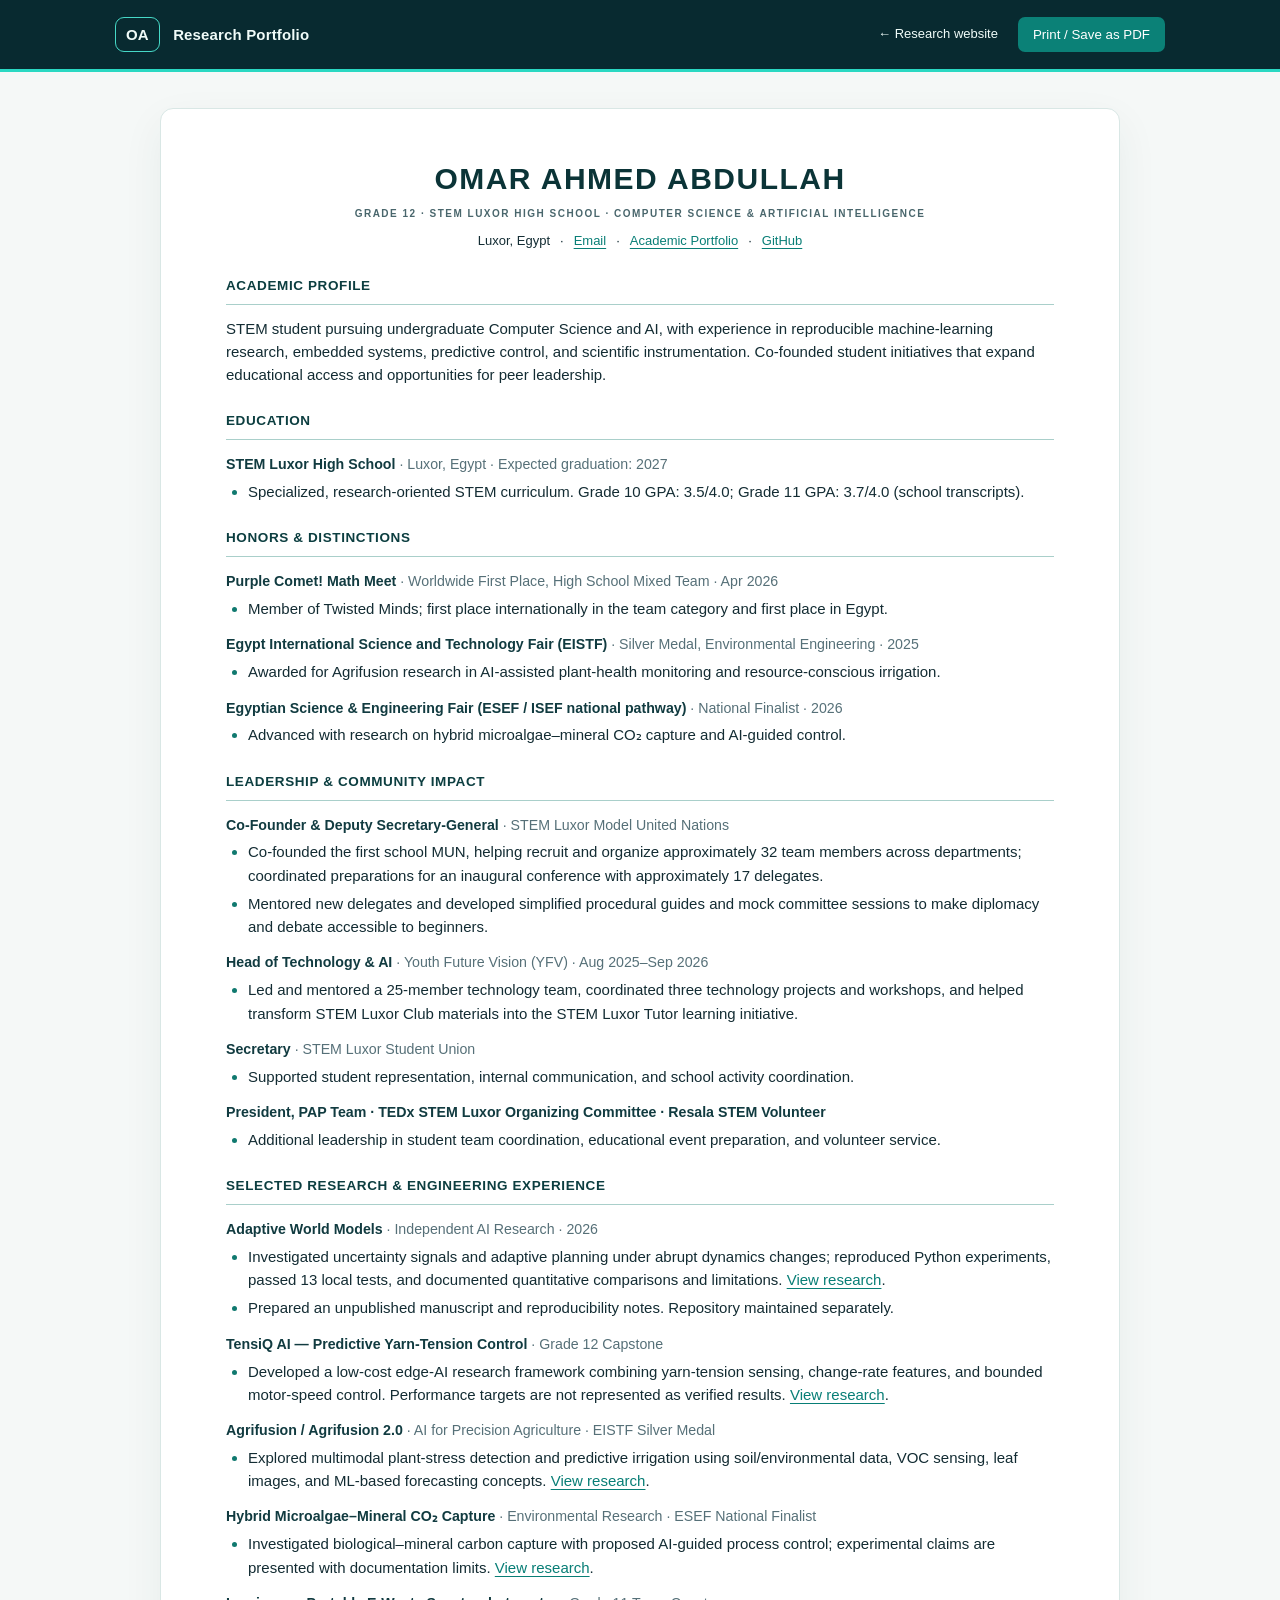
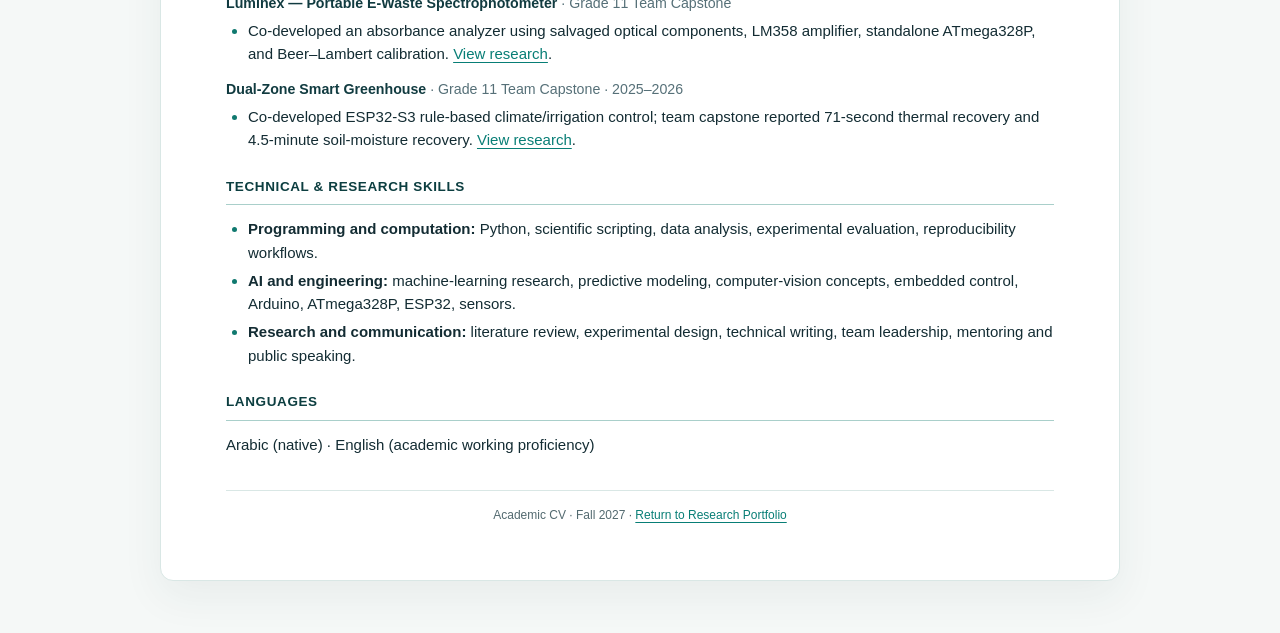
==== cv.html @ e5dd737d "Publish responsive, printable academic CV alongside research portfolio" ====
<!DOCTYPE html>
<html lang="en">
<head>
<meta charset="utf-8"/>
<meta name="viewport" content="width=device-width, initial-scale=1"/>
<meta name="description" content="Academic CV of Omar Ahmed Abdullah, STEM Luxor student pursuing undergraduate Computer Science and AI. Research, honors, leadership, and community engagement."/>
<meta name="theme-color" content="#082a30"/>
<title>Academic CV | Omar Ahmed Abdullah</title>
<style>
:root{--ink:#132c33;--muted:#536a70;--line:#d9e7e5;--accent:#07877e;--bg:#f5f8f7;--paper:#fff}
*{box-sizing:border-box}html{scroll-behavior:smooth}
body{background:var(--bg);color:var(--ink);font:15px/1.55 Inter,"Segoe UI",Arial,sans-serif;margin:0}
a{color:#087e76;text-underline-offset:3px}
a:hover{color:#045851}
a:focus-visible,button:focus-visible{outline:3px solid #13b7a4;outline-offset:3px}
header{background:#082a30;color:#f0fcf9;border-bottom:3px solid #2ad8c2;padding:17px max(calc((100vw - 1050px)/2),28px)}
header .wrap{display:flex;align-items:center;justify-content:space-between;gap:15px}
header a{color:inherit;text-decoration:none}header a:hover{color:#5fe3d3}
.logo{font-weight:800;letter-spacing:.01em;font-size:15px}.logo b{border:1.6px solid #46d9c7;border-radius:9px;padding:8px 10px;margin-right:9px}
nav{display:flex;gap:20px;align-items:center;font-size:13px}
button{background:#0b8177;color:white;border:0;border-radius:7px;cursor:pointer;padding:10px 15px;font:600 13px inherit}
button:hover{background:#065951}
main{max-width:960px;margin:36px auto 52px;background:var(--paper);border:1px solid var(--line);border-radius:13px;box-shadow:0 15px 42px #183f3910;padding:52px 65px 55px}
.cv-title{text-align:center}.cv-title h1{font-size:30px;line-height:1.2;margin:0;letter-spacing:.05em;color:#0b3437}
.cv-title .sub{letter-spacing:.15em;color:#49666c;font-weight:700;font-size:10px;margin:9px 0}
.contact{display:flex;justify-content:center;gap:10px;flex-wrap:wrap;font-size:13px;margin-bottom:18px}
h2{font-size:13.5px;letter-spacing:.045em;text-transform:uppercase;border-bottom:1px solid #a9cfca;padding-bottom:7px;margin:25px 0 12px;color:#0c3e40}
h3{margin:15px 0 3px;font-size:14.2px;line-height:1.4;color:#113b40}
h3 span{font-weight:500;color:#567078}
p{margin:5px 0 9px}ul{padding-left:22px;margin:4px 0 8px}li{margin:5px 0}li::marker{color:#10796f}
.note{color:var(--muted)}
.end{margin-top:34px;padding-top:15px;border-top:1px solid var(--line);font-size:12px;color:var(--muted);text-align:center}
@media(max-width:700px){main{margin:0;border:0;border-radius:0;padding:28px 22px}.cv-title h1{font-size:24px}header{padding:14px 18px}nav{gap:12px;flex-wrap:wrap}header .wrap{align-items:flex-start}.contact{font-size:12px}}
@media print{body{background:white;font:10.3pt/1.35 Arial,sans-serif}header,button,.end{display:none!important}main{margin:0;padding:0;border:0;box-shadow:none;max-width:none}.cv-title h1{font-size:20pt}h2{font-size:10pt;break-after:avoid;margin:11pt 0 6pt}h3{font-size:9.8pt;margin:7pt 0 2pt;break-after:avoid}ul{margin:2pt 0 4pt}li{margin:2pt 0}section{break-inside:avoid-page}@page{size:A4;margin:15mm 18mm}}
</style>
</head>
<body>
<header><div class="wrap"><a class="logo" href="index.html"><b>OA</b> Research Portfolio</a><nav aria-label="Page navigation"><a href="index.html">← Research website</a><button type="button" onclick="window.print()">Print / Save as PDF</button></nav></div></header>
<main id="main">
<div class="cv-title">
<h1>OMAR AHMED ABDULLAH</h1>
<p class="sub">GRADE 12 · STEM LUXOR HIGH SCHOOL · COMPUTER SCIENCE & ARTIFICIAL INTELLIGENCE</p>
<div class="contact"><span>Luxor, Egypt</span><span>·</span><a href="mailto:omar.1524009@stemluxor.moe.edu.eg">Email</a><span>·</span><a href="index.html">Academic Portfolio</a><span>·</span><a href="https://github.com/omarahmed202008-bot">GitHub</a></div>
</div>
<section><h2>Academic Profile</h2>
<p>STEM student pursuing undergraduate Computer Science and AI, with experience in reproducible machine-learning research, embedded systems, predictive control, and scientific instrumentation. Co-founded student initiatives that expand educational access and opportunities for peer leadership.</p>
</section>
<section><h2>Education</h2>
<h3>STEM Luxor High School <span>· Luxor, Egypt · Expected graduation: 2027</span></h3>
<ul><li>Specialized, research-oriented STEM curriculum. Grade 10 GPA: 3.5/4.0; Grade 11 GPA: 3.7/4.0 (school transcripts).</li></ul>
</section>
<section><h2>Honors & Distinctions</h2>
<h3>Purple Comet! Math Meet <span>· Worldwide First Place, High School Mixed Team · Apr 2026</span></h3>
<ul><li>Member of Twisted Minds; first place internationally in the team category and first place in Egypt.</li></ul>
<h3>Egypt International Science and Technology Fair (EISTF) <span>· Silver Medal, Environmental Engineering · 2025</span></h3>
<ul><li>Awarded for Agrifusion research in AI-assisted plant-health monitoring and resource-conscious irrigation.</li></ul>
<h3>Egyptian Science & Engineering Fair (ESEF / ISEF national pathway) <span>· National Finalist · 2026</span></h3>
<ul><li>Advanced with research on hybrid microalgae–mineral CO₂ capture and AI-guided control.</li></ul>
</section>
<section><h2>Leadership & Community Impact</h2>
<h3>Co-Founder & Deputy Secretary-General <span>· STEM Luxor Model United Nations</span></h3>
<ul><li>Co-founded the first school MUN, helping recruit and organize approximately 32 team members across departments; coordinated preparations for an inaugural conference with approximately 17 delegates.</li><li>Mentored new delegates and developed simplified procedural guides and mock committee sessions to make diplomacy and debate accessible to beginners.</li></ul>
<h3>Head of Technology & AI <span>· Youth Future Vision (YFV) · Aug 2025–Sep 2026</span></h3>
<ul><li>Led and mentored a 25-member technology team, coordinated three technology projects and workshops, and helped transform STEM Luxor Club materials into the STEM Luxor Tutor learning initiative.</li></ul>
<h3>Secretary <span>· STEM Luxor Student Union</span></h3><ul><li>Supported student representation, internal communication, and school activity coordination.</li></ul>
<h3>President, PAP Team · TEDx STEM Luxor Organizing Committee · Resala STEM Volunteer</h3>
<ul><li>Additional leadership in student team coordination, educational event preparation, and volunteer service.</li></ul>
</section>
<section><h2>Selected Research & Engineering Experience</h2>
<h3>Adaptive World Models <span>· Independent AI Research · 2026</span></h3>
<ul><li>Investigated uncertainty signals and adaptive planning under abrupt dynamics changes; reproduced Python experiments, passed 13 local tests, and documented quantitative comparisons and limitations. <a href="index.html#offline-adaptive-world-models">View research</a>.</li><li>Prepared an unpublished manuscript and reproducibility notes. Repository maintained separately.</li></ul>
<h3>TensiQ AI — Predictive Yarn-Tension Control <span>· Grade 12 Capstone</span></h3>
<ul><li>Developed a low-cost edge-AI research framework combining yarn-tension sensing, change-rate features, and bounded motor-speed control. Performance targets are not represented as verified results. <a href="index.html#offline-tensiq-ai">View research</a>.</li></ul>
<h3>Agrifusion / Agrifusion 2.0 <span>· AI for Precision Agriculture · EISTF Silver Medal</span></h3>
<ul><li>Explored multimodal plant-stress detection and predictive irrigation using soil/environmental data, VOC sensing, leaf images, and ML-based forecasting concepts. <a href="index.html#offline-agrifusion">View research</a>.</li></ul>
<h3>Hybrid Microalgae–Mineral CO₂ Capture <span>· Environmental Research · ESEF National Finalist</span></h3>
<ul><li>Investigated biological–mineral carbon capture with proposed AI-guided process control; experimental claims are presented with documentation limits. <a href="index.html#offline-co2-capture">View research</a>.</li></ul>
<h3>Luminex — Portable E-Waste Spectrophotometer <span>· Grade 11 Team Capstone</span></h3>
<ul><li>Co-developed an absorbance analyzer using salvaged optical components, LM358 amplifier, standalone ATmega328P, and Beer–Lambert calibration. <a href="index.html#offline-luminex">View research</a>.</li></ul>
<h3>Dual-Zone Smart Greenhouse <span>· Grade 11 Team Capstone · 2025–2026</span></h3>
<ul><li>Co-developed ESP32-S3 rule-based climate/irrigation control; team capstone reported 71-second thermal recovery and 4.5-minute soil-moisture recovery. <a href="index.html#offline-smart-greenhouse">View research</a>.</li></ul>
</section>
<section><h2>Technical & Research Skills</h2>
<ul><li><b>Programming and computation:</b> Python, scientific scripting, data analysis, experimental evaluation, reproducibility workflows.</li><li><b>AI and engineering:</b> machine-learning research, predictive modeling, computer-vision concepts, embedded control, Arduino, ATmega328P, ESP32, sensors.</li><li><b>Research and communication:</b> literature review, experimental design, technical writing, team leadership, mentoring and public speaking.</li></ul>
</section>
<section><h2>Languages</h2><p>Arabic (native) · English (academic working proficiency)</p></section>
<div class="end">Academic CV · Fall 2027 · <a href="index.html">Return to Research Portfolio</a></div>
</main>
</body>
</html>
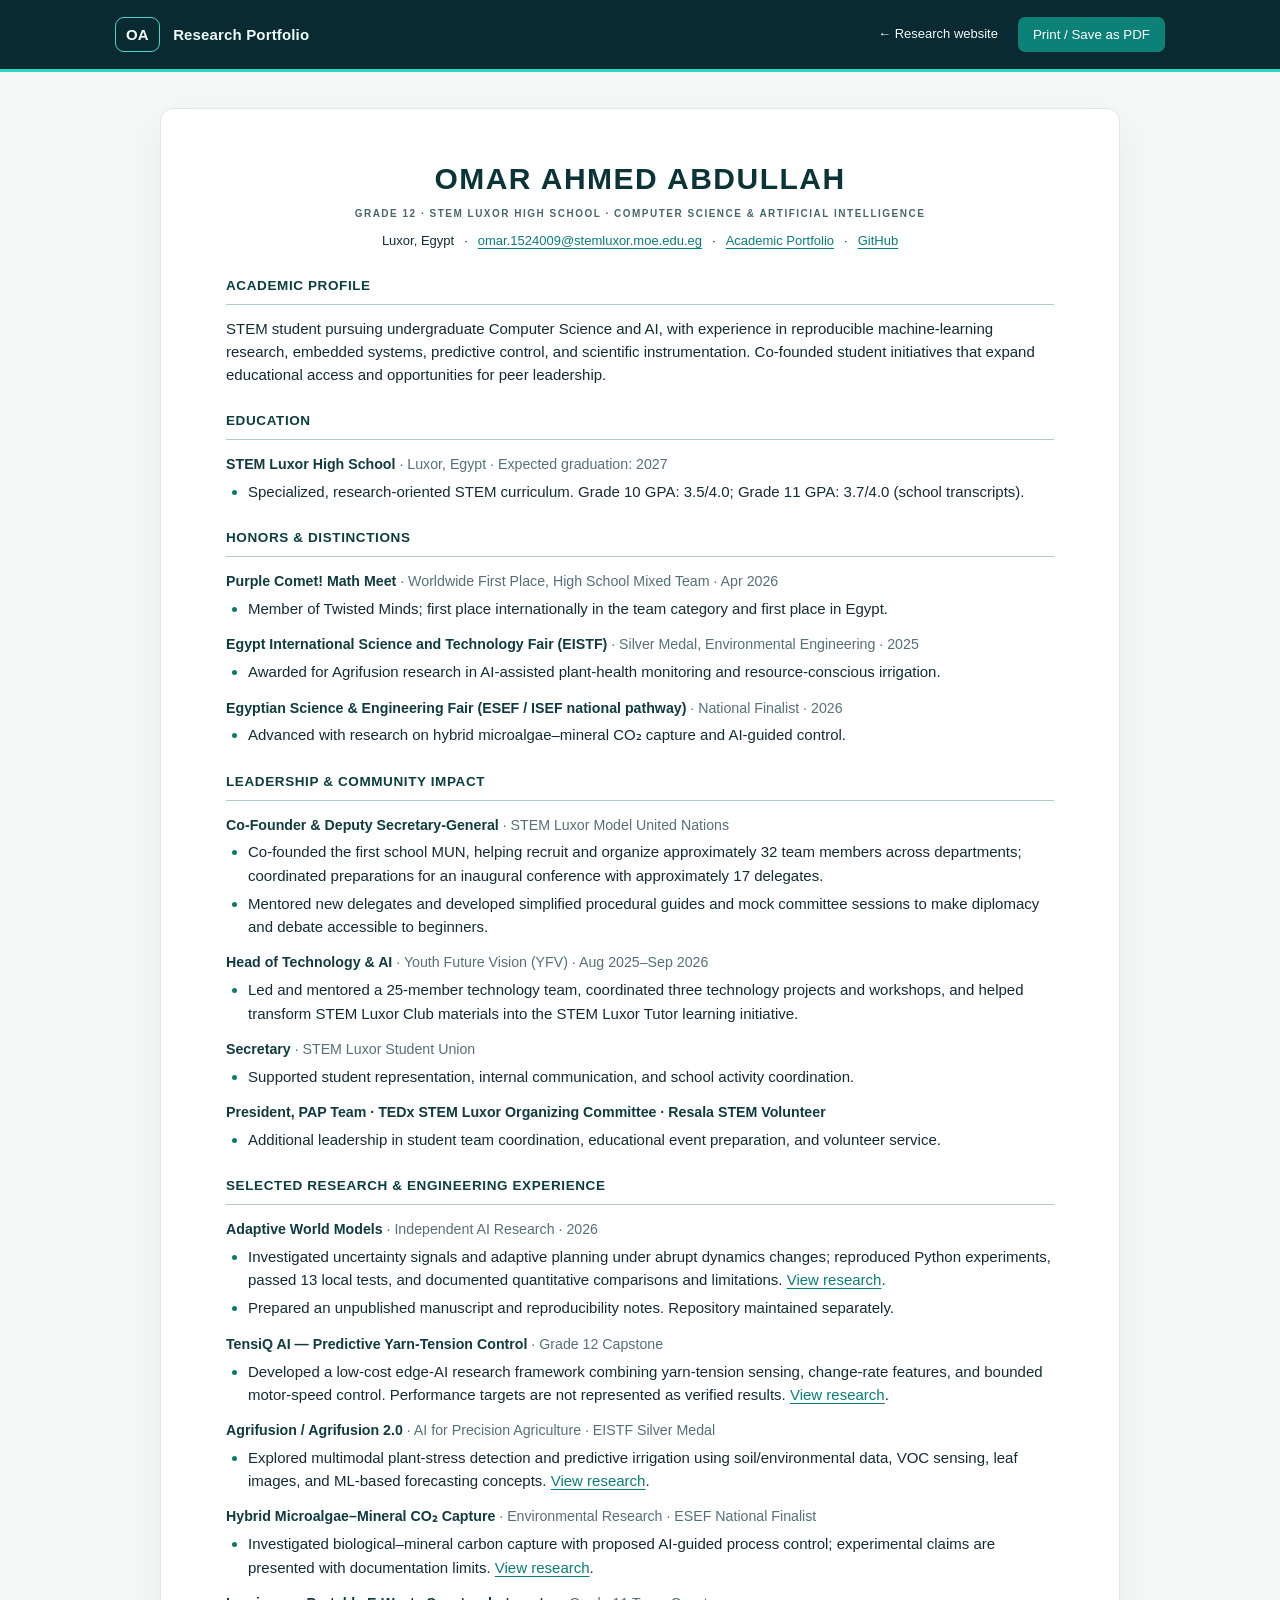
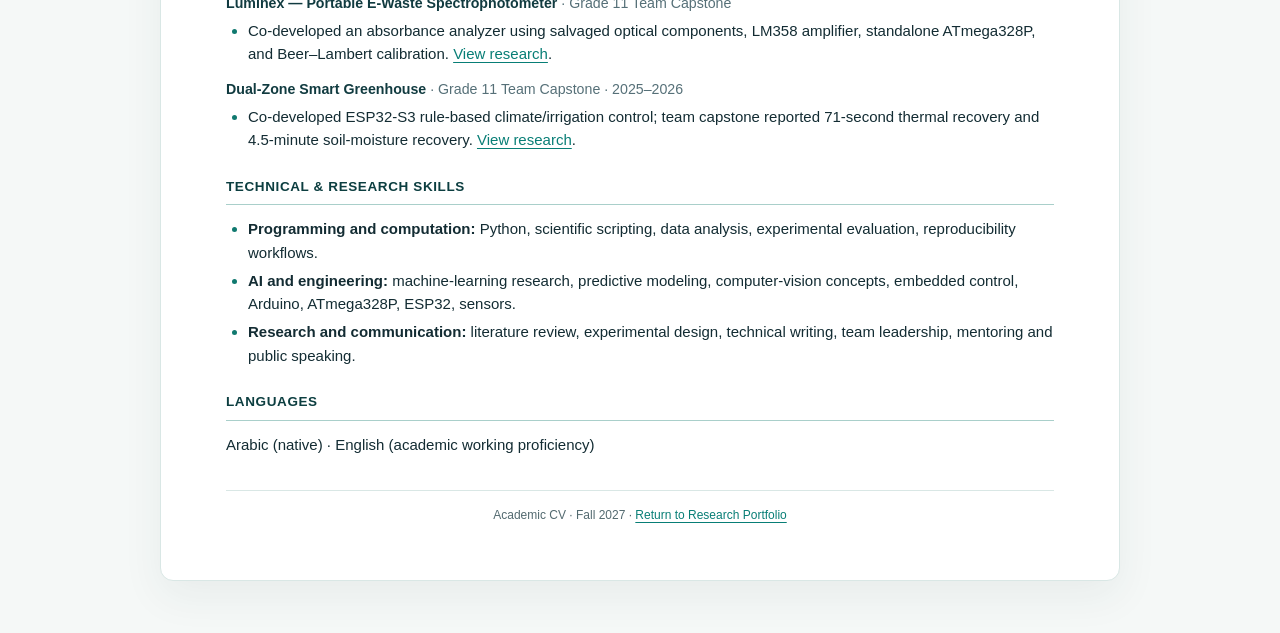
==== commit 057dbb4c: "Display full school email address on public academic CV" ====
--- a/cv.html
+++ b/cv.html
@@ -40,7 +40,7 @@
 <div class="cv-title">
 <h1>OMAR AHMED ABDULLAH</h1>
 <p class="sub">GRADE 12 · STEM LUXOR HIGH SCHOOL · COMPUTER SCIENCE & ARTIFICIAL INTELLIGENCE</p>
-<div class="contact"><span>Luxor, Egypt</span><span>·</span><a href="mailto:omar.1524009@stemluxor.moe.edu.eg">Email</a><span>·</span><a href="index.html">Academic Portfolio</a><span>·</span><a href="https://github.com/omarahmed202008-bot">GitHub</a></div>
+<div class="contact"><span>Luxor, Egypt</span><span>·</span><a href="mailto:omar.1524009@stemluxor.moe.edu.eg">omar.1524009@stemluxor.moe.edu.eg</a><span>·</span><a href="index.html">Academic Portfolio</a><span>·</span><a href="https://github.com/omarahmed202008-bot">GitHub</a></div>
 </div>
 <section><h2>Academic Profile</h2>
 <p>STEM student pursuing undergraduate Computer Science and AI, with experience in reproducible machine-learning research, embedded systems, predictive control, and scientific instrumentation. Co-founded student initiatives that expand educational access and opportunities for peer leadership.</p>
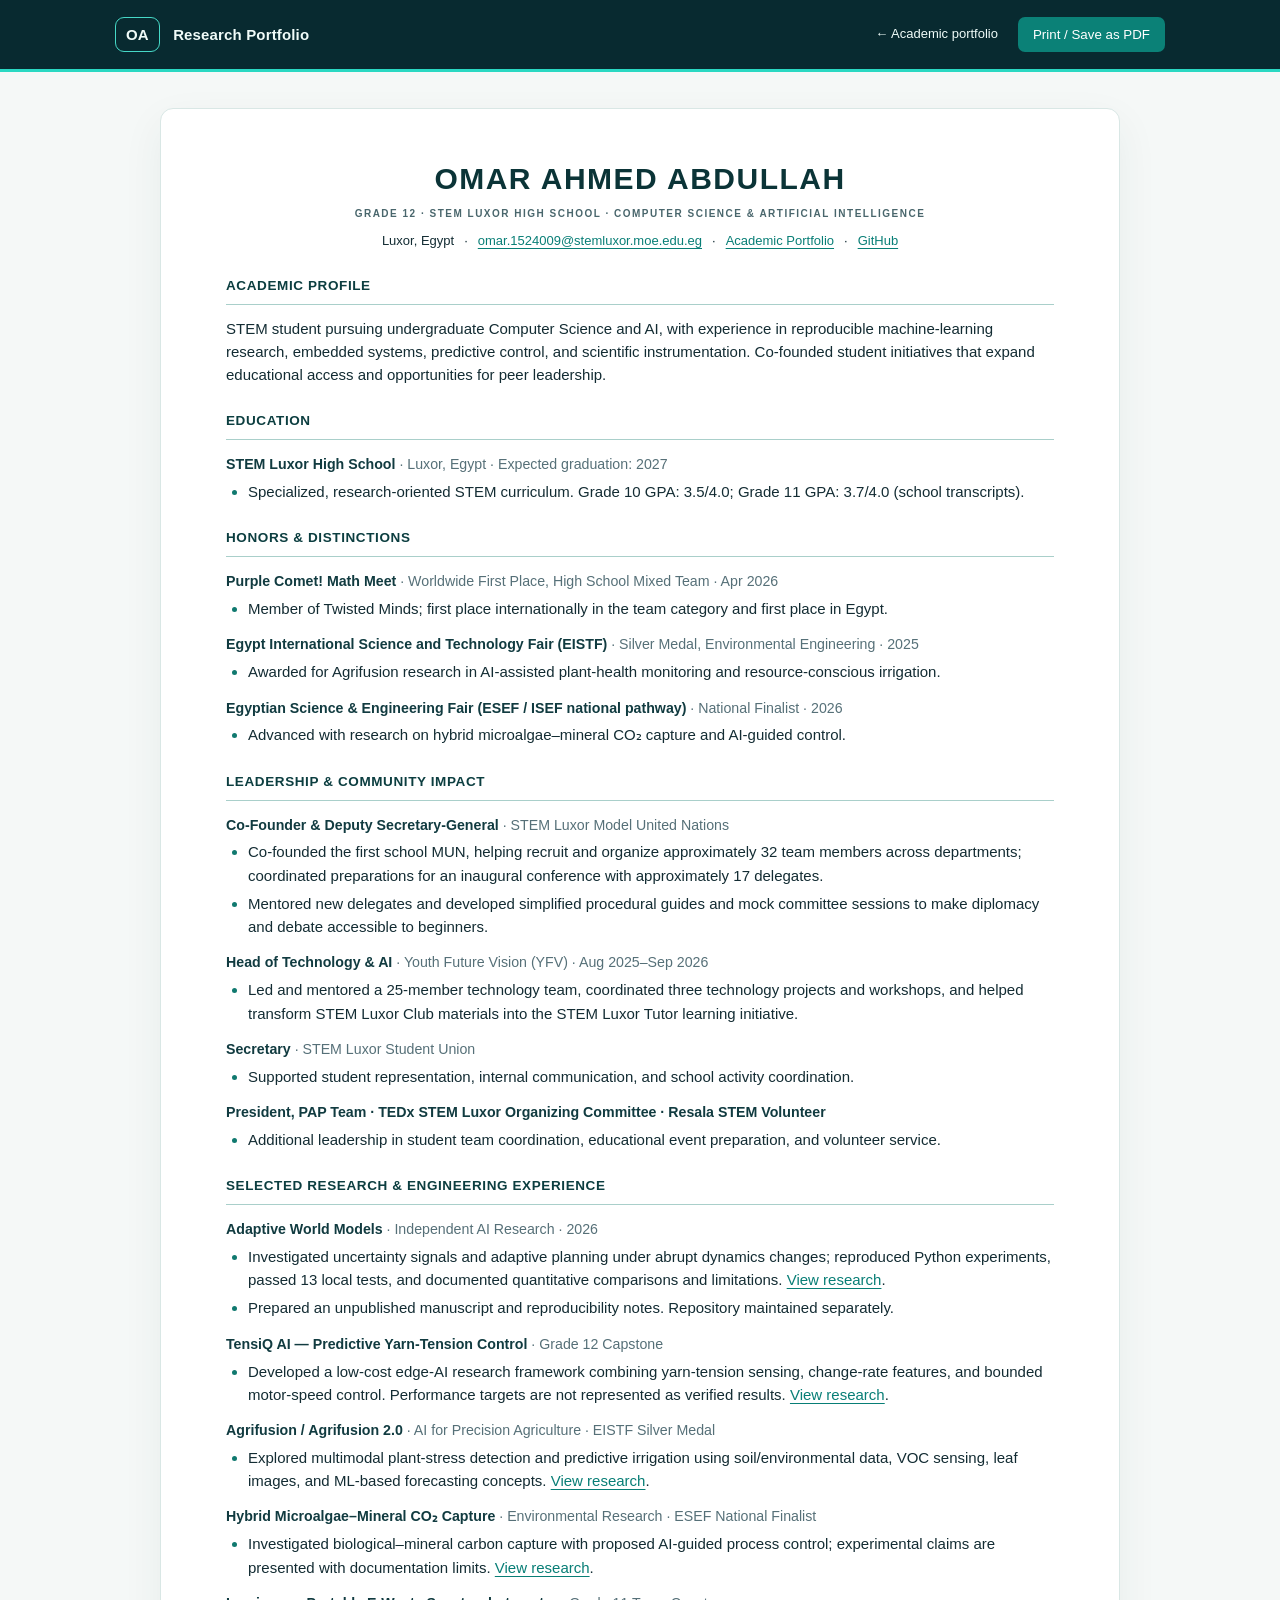
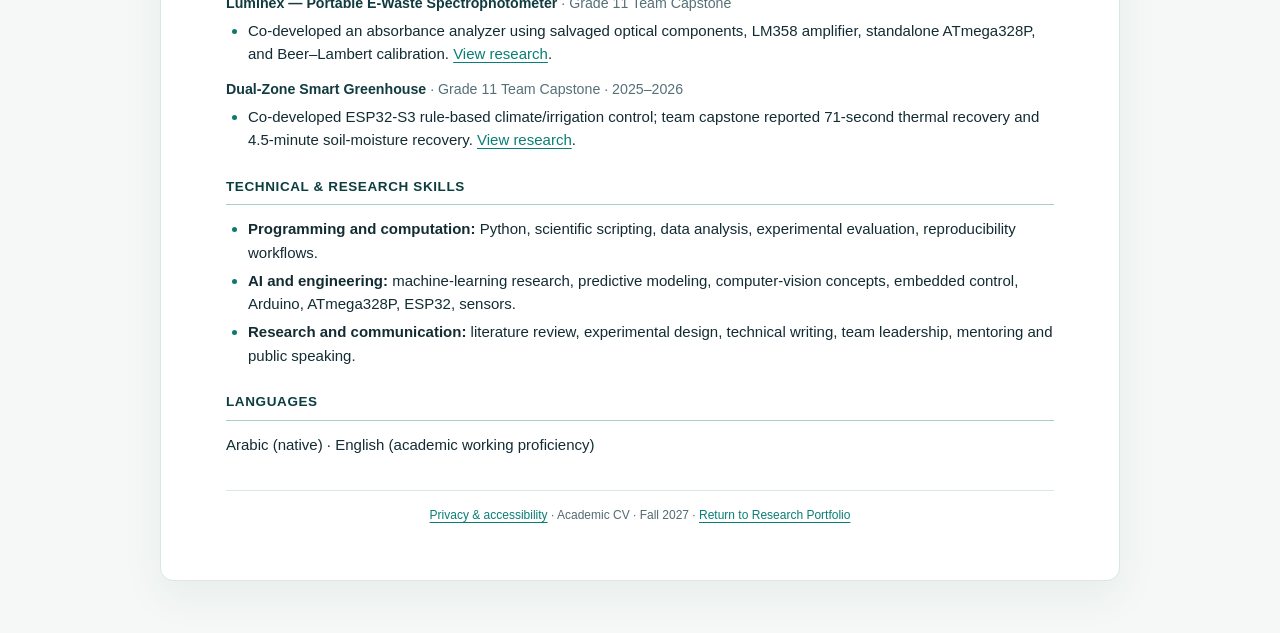
==== commit e0a2a04c: "Integrate searchable academic CV with SEO, accessible style and privacy disclosure" ====
--- a/cv.html
+++ b/cv.html
@@ -33,9 +33,9 @@
 @media(max-width:700px){main{margin:0;border:0;border-radius:0;padding:28px 22px}.cv-title h1{font-size:24px}header{padding:14px 18px}nav{gap:12px;flex-wrap:wrap}header .wrap{align-items:flex-start}.contact{font-size:12px}}
 @media print{body{background:white;font:10.3pt/1.35 Arial,sans-serif}header,button,.end{display:none!important}main{margin:0;padding:0;border:0;box-shadow:none;max-width:none}.cv-title h1{font-size:20pt}h2{font-size:10pt;break-after:avoid;margin:11pt 0 6pt}h3{font-size:9.8pt;margin:7pt 0 2pt;break-after:avoid}ul{margin:2pt 0 4pt}li{margin:2pt 0}section{break-inside:avoid-page}@page{size:A4;margin:15mm 18mm}}
 </style>
-</head>
+<link rel="canonical" href="https://omarahmed202008-bot.github.io/cv.html"><meta property="og:title" content="Omar Ahmed Abdullah | Academic CV"><meta property="og:description" content="Curriculum vitae: computer science, artificial intelligence research, leadership and awards."><link rel="stylesheet" href="assets/enhancements.css"><script src="assets/enhancements.js" defer></script></head>
 <body>
-<header><div class="wrap"><a class="logo" href="index.html"><b>OA</b> Research Portfolio</a><nav aria-label="Page navigation"><a href="index.html">← Research website</a><button type="button" onclick="window.print()">Print / Save as PDF</button></nav></div></header>
+<header><div class="wrap"><a class="logo" href="index.html"><b>OA</b> Research Portfolio</a><nav aria-label="Page navigation"><a href="index.html">← Academic portfolio</a><button type="button" onclick="window.print()">Print / Save as PDF</button></nav></div></header>
 <main id="main">
 <div class="cv-title">
 <h1>OMAR AHMED ABDULLAH</h1>
@@ -84,7 +84,7 @@
 <ul><li><b>Programming and computation:</b> Python, scientific scripting, data analysis, experimental evaluation, reproducibility workflows.</li><li><b>AI and engineering:</b> machine-learning research, predictive modeling, computer-vision concepts, embedded control, Arduino, ATmega328P, ESP32, sensors.</li><li><b>Research and communication:</b> literature review, experimental design, technical writing, team leadership, mentoring and public speaking.</li></ul>
 </section>
 <section><h2>Languages</h2><p>Arabic (native) · English (academic working proficiency)</p></section>
-<div class="end">Academic CV · Fall 2027 · <a href="index.html">Return to Research Portfolio</a></div>
+<div class="end"><a href="privacy.html">Privacy &amp; accessibility</a> · Academic CV · Fall 2027 · <a href="index.html">Return to Research Portfolio</a></div>
 </main>
 </body>
 </html>
--- a/assets/enhancements.css
+++ b/assets/enhancements.css
@@ -0,0 +1,48 @@
+/* Shared academic portfolio enhancements — no poster assets */
+:root{--accent:#0d9488;--accent-dark:#0b6f68;--focus:#06b6a7}
+html{scroll-padding-top:84px}
+a:focus-visible,button:focus-visible,input:focus-visible,[tabindex]:focus-visible{outline:3px solid var(--focus)!important;outline-offset:3px}
+.quick-actions{display:flex;flex-wrap:wrap;gap:9px;margin:20px 0 6px}
+.action-pill{display:inline-flex;align-items:center;gap:7px;padding:9px 14px;border:1px solid #cce2dd;border-radius:8px;background:#fff;color:#0c4c4a;font-weight:700;font-size:12px;text-decoration:none;cursor:pointer}
+.action-pill:hover{background:#e5f5f1}
+.research-integrity{margin:17px 0 25px;padding:16px 20px;background:#e5f5f1;border-left:4px solid var(--accent);border-radius:0 9px 9px 0;font-size:13px}
+.project-stats{display:grid;grid-template-columns:repeat(3,minmax(0,1fr));gap:12px;margin:20px 0}
+.project-stat{border:1px solid #d6e5e2;border-radius:10px;padding:15px;background:white}
+.project-stat strong{display:block;font-size:22px;line-height:1.4;color:#007e74}
+.project-stat span{color:#526c72;font-size:11px}
+.project-tabs{display:flex;flex-wrap:wrap;gap:8px;margin:14px 0}
+.project-tab{border:1px solid #cce1dd;color:#174744;background:#fff;border-radius:7px;padding:8px 12px;cursor:pointer;font:700 12px/1.3 Inter,"Segoe UI",Arial,sans-serif}
+.project-tab[aria-pressed=true]{background:#086d67;color:white;border-color:#086d67}
+.project-explorer{border:1px solid #d7e7e3;background:#f8fbfa;border-radius:12px;padding:20px;margin:18px 0}
+.project-explorer h3{margin:0 0 11px;font-size:16px}
+.project-explorer p{margin:8px 0;color:#405c61;font-size:13px}
+.arch-steps{display:flex;gap:8px;flex-wrap:wrap;margin:12px 0}
+.arch-steps button{flex:1 1 110px;background:#fff;border:1px solid #a8d2ca;border-radius:8px;padding:12px 8px;cursor:pointer;color:#173f3d;font-weight:700;font-size:12px}
+.arch-steps button[aria-pressed=true]{background:#0b7067;color:white}
+.arch-detail{min-height:82px;background:#fff;border-radius:8px;padding:16px;border:1px solid #d6e8e4}
+.arch-detail strong{display:block;color:#0c6059;margin-bottom:6px}
+.data-bars{display:flex;flex-direction:column;gap:13px;margin:16px 0}
+.data-bar-label{display:flex;justify-content:space-between;gap:6px;font-size:13px;font-weight:700}
+.bar-track{height:14px;border-radius:4px;background:#e7efed;overflow:hidden}
+.bar-fill{height:100%;background:#08897d;border-radius:4px}
+.bar-fill.alt{background:#83b8b1}
+.data-note{color:#5b7275;font-size:12px}
+input[type=range]{width:100%;accent-color:#087f75}
+.demo-output{display:flex;gap:12px;flex-wrap:wrap;margin:12px 0}
+.demo-output>div{border:1px solid #dceae7;border-radius:9px;padding:12px;background:#fff;min-width:130px;flex:1}
+.demo-output strong{display:block;font-size:22px}
+.demo-output span{display:block;font-size:11px;color:#526b6f}
+.ref-list{padding-left:21px}.ref-list li{margin:7px 0;line-height:1.55}
+#cmd-overlay[hidden]{display:none!important}
+#cmd-overlay{position:fixed;inset:0;background:rgba(4,26,29,.75);z-index:1000;padding:8vh 16px;display:flex;justify-content:center;align-items:flex-start}
+.cmd-panel{width:min(660px,100%);background:white;color:#133c40;border-radius:16px;box-shadow:0 25px 90px rgba(0,0,0,.25);padding:20px}
+.cmd-panel h2{font-size:16px;margin:0 0 15px}
+.cmd-search{width:100%;padding:14px;border-radius:9px;border:1px solid #bdd5d1;font-size:15px}
+.cmd-results{display:grid;gap:3px;max-height:55vh;overflow:auto;margin-top:12px}
+.cmd-results a{padding:13px 10px;border-radius:7px;color:#123d3b;text-decoration:none;font-size:14px}
+.cmd-results a:hover,.cmd-results a:focus-visible{background:#e7f3f0}
+.cmd-footer{display:flex;justify-content:space-between;align-items:center;margin-top:12px;font-size:11px;color:#65807f}
+.cmd-footer button{border:1px solid #c9dfda;border-radius:6px;padding:6px 10px;background:white;color:#164b47;cursor:pointer}
+.project-screen-reader{position:absolute;width:1px;height:1px;overflow:hidden;clip-path:inset(50%)}
+@media(max-width:640px){.project-stats{grid-template-columns:1fr}.arch-steps button{flex-basis:43%}.cmd-panel{padding:16px}.project-explorer{padding:14px}}
+@media print{header,.sidebar,.quick-actions,.project-explorer button,.cmd-panel,.back-to-top{display:none!important}html,body{background:white!important;color:black!important}main{max-width:none!important;padding:0!important}.sections{display:block!important}.content section{border:none!important;box-shadow:none!important;padding:0 0 12px!important;break-inside:avoid-page}.project-explorer{background:white!important;break-inside:avoid-page}@page{size:A4;margin:15mm}}
